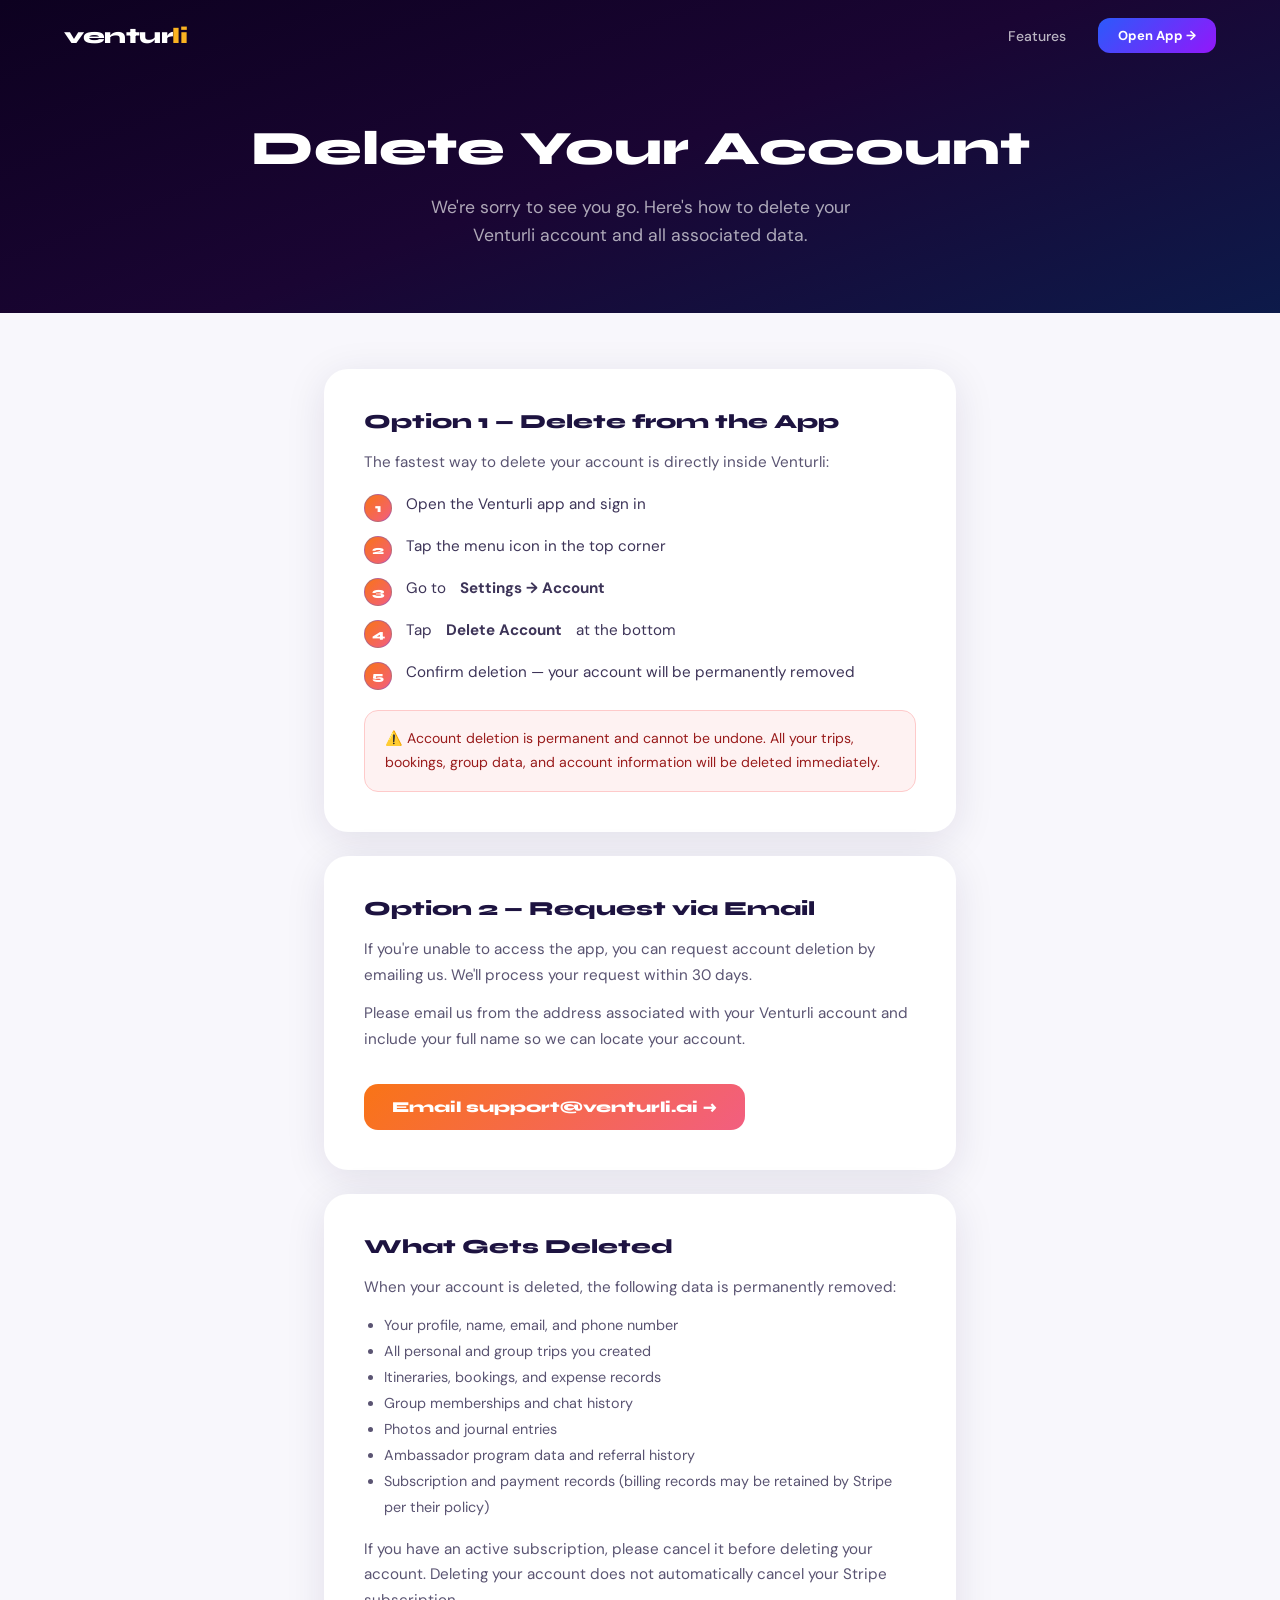
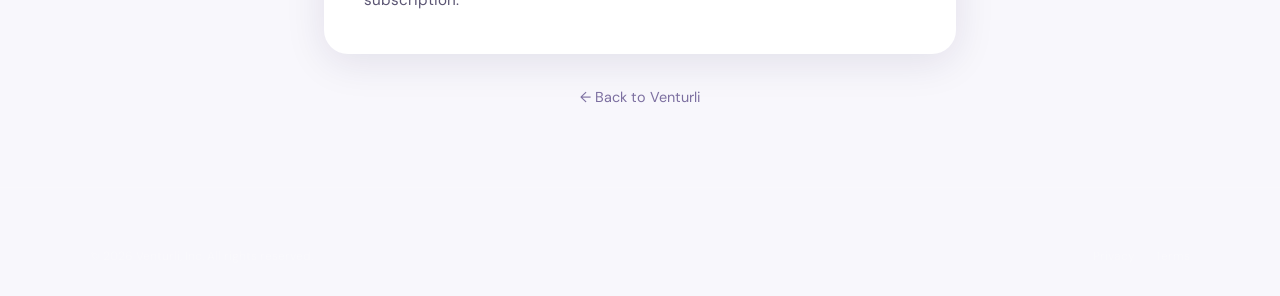
==== delete-account.html @ fe1270df "Add Delete Account Page" ====
<!DOCTYPE html>
<html lang="en">
<head>
  <meta charset="UTF-8" />
  <meta name="viewport" content="width=device-width, initial-scale=1.0" />
  <title>Delete Account — Venturli</title>
  <meta name="description" content="Request deletion of your Venturli account and associated data." />
  <meta name="robots" content="noindex, follow" />
  <link rel="icon" type="image/png" sizes="512x512" href="icons/icon-512.png" />
  <link rel="preconnect" href="https://fonts.googleapis.com" />
  <link rel="preconnect" href="https://fonts.gstatic.com" crossorigin />
  <link href="https://fonts.googleapis.com/css2?family=Syne:wght@700;800&family=DM+Sans:ital,wght@0,300;0,400;0,500;0,600;1,400&display=swap" rel="stylesheet" />
  <link rel="stylesheet" href="styles.css" />
  <style>
    .delete-wrap {
      min-height: 100vh;
      display: flex;
      flex-direction: column;
      background: var(--bg, #f8f7fc);
    }
    .delete-hero {
      background: linear-gradient(160deg, #0d0120 0%, #1a0533 50%, #0d1a4a 100%);
      padding: 120px 24px 64px;
      text-align: center;
    }
    .delete-hero h1 {
      font-family: 'Syne', sans-serif;
      font-size: clamp(2rem, 5vw, 3rem);
      font-weight: 800;
      color: #fff;
      margin: 0 0 16px;
    }
    .delete-hero p {
      font-size: 1.1rem;
      color: rgba(255,255,255,0.65);
      max-width: 480px;
      margin: 0 auto;
      line-height: 1.6;
    }
    .delete-body {
      flex: 1;
      max-width: 680px;
      margin: 0 auto;
      padding: 56px 24px 80px;
      width: 100%;
      box-sizing: border-box;
    }
    .delete-card {
      background: #fff;
      border-radius: 24px;
      padding: 40px;
      box-shadow: 0 8px 40px rgba(29,19,64,.10);
      margin-bottom: 24px;
    }
    .delete-card h2 {
      font-family: 'Syne', sans-serif;
      font-size: 1.25rem;
      font-weight: 800;
      color: #1D1340;
      margin: 0 0 16px;
    }
    .delete-card p {
      font-size: 0.95rem;
      color: #5a5472;
      line-height: 1.7;
      margin: 0 0 12px;
    }
    .delete-card p:last-child { margin-bottom: 0; }
    .steps-list {
      list-style: none;
      padding: 0;
      margin: 16px 0 0;
      display: flex;
      flex-direction: column;
      gap: 12px;
    }
    .steps-list li {
      display: flex;
      align-items: flex-start;
      gap: 14px;
      font-size: 0.95rem;
      color: #3d3458;
      line-height: 1.6;
    }
    .step-num {
      width: 28px;
      height: 28px;
      border-radius: 50%;
      background: linear-gradient(135deg, #F97416, #F25E80);
      color: #fff;
      font-family: 'Syne', sans-serif;
      font-size: 12px;
      font-weight: 800;
      display: flex;
      align-items: center;
      justify-content: center;
      flex-shrink: 0;
      margin-top: 2px;
    }
    .email-btn {
      display: inline-block;
      margin-top: 20px;
      padding: 14px 28px;
      background: linear-gradient(135deg, #F97416, #F25E80);
      color: #fff;
      font-family: 'Syne', sans-serif;
      font-size: 0.95rem;
      font-weight: 800;
      border-radius: 14px;
      text-decoration: none;
      transition: opacity .2s;
    }
    .email-btn:hover { opacity: 0.88; }
    .warning-box {
      background: #FEF2F2;
      border: 1.5px solid #FECACA;
      border-radius: 14px;
      padding: 16px 20px;
      margin-top: 20px;
    }
    .warning-box p {
      color: #991B1B !important;
      font-size: 0.88rem !important;
      margin: 0 !important;
    }
    .data-list {
      margin: 12px 0 0;
      padding-left: 20px;
    }
    .data-list li {
      font-size: 0.9rem;
      color: #5a5472;
      line-height: 1.8;
    }
  </style>
</head>
<body class="delete-wrap">

<!-- NAV -->
<nav id="nav">
  <a href="/" class="nav-logo">ventur<span>li</span></a>
  <div class="nav-links">
    <a href="/#features">Features</a>
    <a href="https://app.venturli.ai" class="nav-cta">Open App →</a>
  </div>
</nav>

<!-- HERO -->
<div class="delete-hero">
  <h1>Delete Your Account</h1>
  <p>We're sorry to see you go. Here's how to delete your Venturli account and all associated data.</p>
</div>

<!-- BODY -->
<div class="delete-body">

  <!-- In-app method -->
  <div class="delete-card">
    <h2>Option 1 — Delete from the App</h2>
    <p>The fastest way to delete your account is directly inside Venturli:</p>
    <ol class="steps-list">
      <li><span class="step-num">1</span>Open the Venturli app and sign in</li>
      <li><span class="step-num">2</span>Tap the menu icon in the top corner</li>
      <li><span class="step-num">3</span>Go to <strong>Settings → Account</strong></li>
      <li><span class="step-num">4</span>Tap <strong>Delete Account</strong> at the bottom</li>
      <li><span class="step-num">5</span>Confirm deletion — your account will be permanently removed</li>
    </ol>
    <div class="warning-box">
      <p>⚠️ Account deletion is permanent and cannot be undone. All your trips, bookings, group data, and account information will be deleted immediately.</p>
    </div>
  </div>

  <!-- Email method -->
  <div class="delete-card">
    <h2>Option 2 — Request via Email</h2>
    <p>If you're unable to access the app, you can request account deletion by emailing us. We'll process your request within 30 days.</p>
    <p>Please email us from the address associated with your Venturli account and include your full name so we can locate your account.</p>
    <a href="mailto:support@venturli.ai?subject=Account Deletion Request&body=Hi Venturli team,%0A%0APlease delete my account and all associated data.%0A%0AEmail address on account: %0AFull name: %0A%0AThank you." class="email-btn">
      Email support@venturli.ai →
    </a>
  </div>

  <!-- What gets deleted -->
  <div class="delete-card">
    <h2>What Gets Deleted</h2>
    <p>When your account is deleted, the following data is permanently removed:</p>
    <ul class="data-list">
      <li>Your profile, name, email, and phone number</li>
      <li>All personal and group trips you created</li>
      <li>Itineraries, bookings, and expense records</li>
      <li>Group memberships and chat history</li>
      <li>Photos and journal entries</li>
      <li>Ambassador program data and referral history</li>
      <li>Subscription and payment records (billing records may be retained by Stripe per their policy)</li>
    </ul>
    <p style="margin-top: 16px;">If you have an active subscription, please cancel it before deleting your account. Deleting your account does not automatically cancel your Stripe subscription.</p>
  </div>

  <!-- Back to app -->
  <div style="text-align: center; padding-top: 8px;">
    <a href="https://app.venturli.ai" style="font-size: 0.9rem; color: #7c6fa0; text-decoration: none;">← Back to Venturli</a>
  </div>

</div>

<!-- FOOTER -->
<footer>
  <div class="footer-inner">
    <div class="footer-bottom">
      <p>© 2026 Venturli, Inc. All rights reserved.</p>
      <div class="footer-legal">
        <a href="/privacy.html">Privacy</a>
        <a href="/terms.html">Terms</a>
      </div>
    </div>
  </div>
</footer>

<script>
  const nav = document.getElementById('nav');
  window.addEventListener('scroll', () => {
    nav.classList.toggle('scrolled', window.scrollY > 60);
  });
</script>
</body>
</html>
---- styles.css ----
:root {
      --navy: #0a0820;
      --indigo: #1a1040;
      --blue: #2B5AFB;
      --purple: #9317FA;
      --coral: #F97416;
      --amber: #FAB321;
      --cream: #FAF8F5;
      --text: #1D1340;
      --muted: #7060A0;
      --card: #fff;
      --soft: #F3F0FF;
    }

    * { margin: 0; padding: 0; box-sizing: border-box; }
    html { scroll-behavior: smooth; }
    body { font-family: 'DM Sans', sans-serif; background: var(--navy); color: #fff; overflow-x: hidden; }

    /* ── NAV ── */
    #nav {
      position: fixed; top: 0; left: 0; right: 0; z-index: 100;
      display: flex; align-items: center; justify-content: space-between;
      padding: 18px 5%;
      transition: all 0.3s;
    }
    #nav.scrolled {
      background: rgba(10,8,32,0.92);
      backdrop-filter: blur(20px);
      padding: 14px 5%;
      border-bottom: 1px solid rgba(255,255,255,0.08);
    }
    .nav-logo {
      font-family: 'Syne', sans-serif; font-size: 22px; font-weight: 800;
      color: #fff; text-decoration: none; letter-spacing: -0.5px;
    }
    .nav-logo span { color: var(--amber); }
    .nav-links { display: flex; align-items: center; gap: 32px; }
    .nav-links a { color: rgba(255,255,255,0.7); text-decoration: none; font-size: 14px; font-weight: 500; transition: color 0.2s; }
    .nav-links a:hover { color: #fff; }
    .nav-cta {
      background: linear-gradient(135deg, var(--blue), var(--purple)) !important;
      color: #fff !important; padding: 9px 20px; border-radius: 12px;
      font-weight: 700 !important; font-size: 13px !important;
    }
    @media(max-width:600px) { .nav-links { gap: 16px; } .nav-links a:not(.nav-cta) { display: none; } }

    /* ── HERO ── */
    .hero {
      position: relative; min-height: 100vh;
      display: flex; flex-direction: column; justify-content: center;
      text-align: left; padding: 120px 5% 80px; overflow: hidden;
      background: #08011a;
    }

    /* Photo collage — more visible */
    .hero-collage {
      position: absolute; inset: 0;
      display: grid;
      grid-template-columns: 1fr 1fr 1fr;
      grid-template-rows: 1fr 1fr;
      gap: 3px;
      opacity: 0.55;
      filter: saturate(1.3) brightness(0.9);
    }
    .hero-collage-img { width: 100%; height: 100%; object-fit: cover; }
    .hero-collage-tall { grid-row: 1 / 3; }

    /* Lighter overlay so photos show through on right side */
    .hero-overlay {
      position: absolute; inset: 0;
      background: linear-gradient(
        105deg,
        rgba(8,1,26,0.92) 0%,
        rgba(8,1,26,0.75) 40%,
        rgba(8,1,26,0.30) 100%
      );
    }
    .hero-bottom-fade {
      position: absolute; bottom: 0; left: 0; right: 0; height: 180px;
      background: linear-gradient(to bottom, transparent, #0a0820);
      pointer-events: none; z-index: 1;
    }

    /* Floating cards — right side only */
    .hero-float { position: absolute; z-index: 3; }
    .hero-float-1 { top: 20%; right: 5%; animation: floatA 6s ease-in-out infinite; }
    .hero-float-2 { top: 48%; right: 3%; animation: floatB 7s ease-in-out infinite; }
    .hero-float-3 { bottom: 16%; right: 6%; animation: floatA 8s ease-in-out infinite 1s; }

    .float-card {
      background: rgba(12,8,32,0.72);
      backdrop-filter: blur(18px);
      -webkit-backdrop-filter: blur(18px);
      border: 1px solid rgba(255,255,255,0.15);
      border-radius: 16px;
      padding: 11px 14px;
      display: flex; align-items: center; gap: 11px;
      min-width: 190px; max-width: 220px;
      box-shadow: 0 8px 32px rgba(0,0,0,0.5);
    }
    .float-card-ai {
      background: rgba(12,8,32,0.72);
      display: block; min-width: 0; max-width: 190px;
    }
    .float-thumb { width: 44px; height: 44px; border-radius: 10px; object-fit: cover; flex-shrink: 0; }
    .float-title { font-family: 'Syne', sans-serif; font-size: 12px; font-weight: 800; color: #fff; }
    .float-sub { font-size: 11px; color: rgba(255,255,255,0.5); margin-top: 2px; }
    .float-tag { font-size: 10px; font-weight: 700; margin-top: 4px; }
    .float-tag-amber { color: #FAB321; }
    .float-tag-teal { color: #1ABCB0; }
    .float-ai-label { font-size: 10px; font-weight: 700; color: rgba(255,255,255,0.4); margin-bottom: 5px; letter-spacing: 0.5px; text-transform: uppercase; }
    .float-ai-text { font-size: 12px; color: rgba(255,255,255,0.85); font-weight: 500; line-height: 1.5; }

    @keyframes floatA {
      0%, 100% { transform: translateY(0); }
      50% { transform: translateY(-10px); }
    }
    @keyframes floatB {
      0%, 100% { transform: translateY(0); }
      50% { transform: translateY(-7px); }
    }

    /* Hero stats left-aligned */
    .hero-stats {
      position: relative; z-index: 2;
      display: flex; gap: 32px; flex-wrap: wrap;
      justify-content: flex-start;
    }

    /* Hero actions left-aligned */
    .hero-actions { display: flex; gap: 12px; justify-content: flex-start; flex-wrap: wrap; margin-bottom: 48px; }

    /* Sub left-aligned */
    .hero-sub {
      font-size: clamp(16px, 2.5vw, 20px); color: rgba(255,255,255,0.7);
      line-height: 1.6; max-width: 480px; margin: 0 0 36px; font-weight: 400;
    }

    @media(max-width: 900px) {
      .hero-float { display: none; }
      .hero-collage { opacity: 0.35; }
      .hero { text-align: center; align-items: center; }
      .hero-actions { justify-content: center; }
      .hero-stats { justify-content: center; }
      .hero-sub { margin: 0 auto 36px; }
    }

    .hero-content { position: relative; z-index: 2; max-width: 520px; }
    .hero-badge {
      display: inline-flex; align-items: center; gap: 8px;
      background: rgba(255,255,255,0.1); border: 1px solid rgba(255,255,255,0.2);
      backdrop-filter: blur(10px); border-radius: 20px;
      padding: 7px 16px; font-size: 12px; font-weight: 700;
      color: rgba(255,255,255,0.85); margin-bottom: 24px; letter-spacing: 0.4px;
    }
    .hero-badge::before { content: '✦'; color: var(--amber); }
    .hero-title {
      font-family: 'Syne', sans-serif; font-size: clamp(42px, 7vw, 80px);
      font-weight: 800; line-height: 1.05; margin-bottom: 20px; letter-spacing: -1.5px;
    }
    .grad {
      background: linear-gradient(135deg, var(--amber), var(--coral), #F25E80);
      -webkit-background-clip: text; -webkit-text-fill-color: transparent; background-clip: text;
    }
    /* hero-sub defined in hero block above */
    /* hero-actions defined in hero block above */
    .btn-primary {
      background: linear-gradient(135deg, var(--coral), #F25E80);
      color: #fff; padding: 15px 32px; border-radius: 16px;
      font-weight: 800; font-size: 15px; text-decoration: none;
      box-shadow: 0 8px 32px rgba(249,116,22,0.4); transition: all 0.2s;
    }
    .btn-primary:hover { transform: translateY(-2px); box-shadow: 0 12px 40px rgba(249,116,22,0.5); }
    .btn-secondary {
      background: rgba(255,255,255,0.1); color: #fff;
      border: 1px solid rgba(255,255,255,0.25); padding: 15px 28px;
      border-radius: 16px; font-weight: 700; font-size: 15px;
      text-decoration: none; backdrop-filter: blur(8px); transition: all 0.2s;
    }
    .btn-secondary:hover { background: rgba(255,255,255,0.18); }

    /* hero-stats defined in hero block above */
    .stat { text-align: center; }
    .stat-num { font-family: 'Syne', sans-serif; font-size: 28px; font-weight: 800; color: #fff; }
    .stat-label { font-size: 12px; color: rgba(255,255,255,0.5); font-weight: 500; margin-top: 2px; }

    /* ── TRUST ── */
    .trust {
      background: rgba(255,255,255,0.04); border-top: 1px solid rgba(255,255,255,0.07);
      border-bottom: 1px solid rgba(255,255,255,0.07);
      padding: 20px 5%; display: flex; align-items: center; gap: 24px;
      overflow: hidden; flex-wrap: wrap; justify-content: center;
    }
    .trust-label { font-size: 11px; color: rgba(255,255,255,0.35); font-weight: 700; text-transform: uppercase; letter-spacing: 1px; white-space: nowrap; }
    .trust-logos { display: flex; gap: 24px; flex-wrap: wrap; align-items: center; }
    .trust-logo {
      font-size: 12px; font-weight: 700; color: rgba(255,255,255,0.4);
      padding: 5px 14px; border: 1px solid rgba(255,255,255,0.1);
      border-radius: 8px; white-space: nowrap;
    }

    /* ── SECTIONS ── */
    section { padding: 80px 5%; }
    .section-label { font-size: 12px; font-weight: 800; letter-spacing: 2px; text-transform: uppercase; color: var(--amber); margin-bottom: 12px; }
    .section-title { font-family: 'Syne', sans-serif; font-size: clamp(28px, 4vw, 44px); font-weight: 800; line-height: 1.15; margin-bottom: 16px; }
    .section-sub { font-size: 16px; color: rgba(255,255,255,0.6); line-height: 1.6; max-width: 560px; }

    /* ── FEATURES ── */
    .features { background: rgba(255,255,255,0.02); }
    .features-inner { max-width: 1100px; margin: 0 auto; }
    .features-header { text-align: center; margin-bottom: 56px; max-width: 100%; }
    .features-header .section-title { text-align: center; }
    .features-header .section-sub { margin: 0 auto; text-align: center; max-width: 560px; }
    .features-header .section-label { text-align: center; display: block; }
    .features-grid {
      display: grid; grid-template-columns: repeat(auto-fit, minmax(300px, 1fr)); gap: 20px;
    }
    .feature-card {
      background: rgba(255,255,255,0.04); border: 1px solid rgba(255,255,255,0.08);
      border-radius: 20px; padding: 28px; transition: all 0.3s;
    }
    .feature-card:hover { background: rgba(255,255,255,0.07); transform: translateY(-3px); border-color: rgba(255,255,255,0.15); }
    .feature-icon { width: 52px; height: 52px; border-radius: 14px; background: rgba(43,90,251,0.15); display: flex; align-items: center; justify-content: center; margin-bottom: 16px; }
    .feature-icon img { width: 28px; height: 28px; object-fit: contain; }
    .feature-name { font-family: 'Syne', sans-serif; font-size: 17px; font-weight: 800; margin-bottom: 8px; }
    .feature-desc { font-size: 14px; color: rgba(255,255,255,0.6); line-height: 1.6; }

    /* ── HOW IT WORKS ── */
    .how-inner { max-width: 860px; margin: 0 auto; }
    .how-header { text-align: center; margin-bottom: 56px; }
    .how-header .section-sub { margin: 0 auto; }
    .steps { display: flex; flex-direction: column; gap: 0; position: relative; }
    .steps::before { content: ''; position: absolute; left: 28px; top: 0; bottom: 0; width: 1px; background: linear-gradient(to bottom, rgba(255,255,255,0.1), transparent); }
    .step { display: flex; gap: 24px; padding: 32px 0; border-bottom: 1px solid rgba(255,255,255,0.06); }
    .step:last-child { border-bottom: none; }
    .step-num {
      font-family: 'Syne', sans-serif; font-size: 13px; font-weight: 800;
      width: 56px; height: 56px; border-radius: 16px; flexShrink: 0;
      background: linear-gradient(135deg, rgba(43,90,251,0.2), rgba(147,23,250,0.2));
      border: 1px solid rgba(43,90,251,0.3);
      display: flex; align-items: center; justify-content: center; flex-shrink: 0;
      color: var(--blue);
    }
    .step-body { padding-top: 8px; }
    .step-title { font-family: 'Syne', sans-serif; font-size: 18px; font-weight: 800; margin-bottom: 8px; }
    .step-desc { font-size: 14px; color: rgba(255,255,255,0.6); line-height: 1.6; }

    /* ── DESTINATIONS ── */
    .destinations { background: rgba(255,255,255,0.02); }
    .dest-inner { max-width: 1100px; margin: 0 auto; }
    .dest-header { text-align: center; margin-bottom: 40px; }
    .dest-grid {
      display: grid;
      grid-template-columns: 1.6fr 1fr 1fr;
      grid-template-rows: auto auto;
      gap: 12px; height: 520px;
    }
    .dest-card { position: relative; border-radius: 18px; overflow: hidden; cursor: pointer; }
    .dest-card:first-child { grid-row: 1 / 3; }
    .dest-card img { width: 100%; height: 100%; object-fit: cover; transition: transform 0.4s; }
    .dest-card:hover img { transform: scale(1.04); }
    .dest-overlay {
      position: absolute; inset: 0;
      background: linear-gradient(to top, rgba(0,0,0,0.75) 0%, transparent 50%);
      display: flex; align-items: flex-end; padding: 18px;
    }
    .dest-name { font-family: 'Syne', sans-serif; font-size: 16px; font-weight: 800; color: #fff; }
    .dest-sub { font-size: 12px; color: rgba(255,255,255,0.75); margin-top: 2px; font-weight: 500; }
    @media(max-width:700px) { .dest-grid { grid-template-columns: 1fr 1fr; grid-template-rows: auto auto auto; height: auto; } .dest-card:first-child { grid-row: auto; } .dest-card { height: 180px; } }

    /* ── PRICING ── */
    #pricing { background: rgba(255,255,255,0.02); }
    .pricing-inner { max-width: 760px; margin: 0 auto; }
    .pricing-header { text-align: center; margin-bottom: 36px; }
    .pricing-header .section-sub { margin: 0 auto; }

    .billing-toggle {
      display: flex; background: rgba(255,255,255,0.07);
      border-radius: 14px; padding: 4px; margin-bottom: 32px;
      max-width: 380px; margin-left: auto; margin-right: auto;
    }
    .billing-btn {
      flex: 1; border: none; border-radius: 10px; padding: 10px 8px;
      font-family: 'DM Sans', sans-serif; font-size: 13px; font-weight: 700;
      cursor: pointer; transition: all 0.18s;
      background: transparent; color: rgba(255,255,255,0.45);
    }
    .billing-btn.active { background: var(--blue); color: #fff; }
    .save-badge { background: rgba(250,179,33,0.2); color: var(--amber); padding: 2px 8px; border-radius: 10px; font-size: 11px; margin-left: 6px; }

    .pricing-grid { display: grid; grid-template-columns: 1fr 1.15fr; gap: 16px; }
    @media(max-width:580px) { .pricing-grid { grid-template-columns: 1fr; } }

    .price-card {
      background: rgba(255,255,255,0.05); border: 1px solid rgba(255,255,255,0.1);
      border-radius: 22px; padding: 28px; position: relative;
    }
    .price-card.featured {
      background: linear-gradient(135deg, rgba(43,90,251,0.15), rgba(147,23,250,0.1));
      border-color: rgba(43,90,251,0.4);
      box-shadow: 0 0 40px rgba(43,90,251,0.15);
    }
    .price-badge {
      position: absolute; top: -12px; left: 50%; transform: translateX(-50%);
      background: linear-gradient(135deg, var(--amber), var(--coral));
      color: #fff; font-size: 11px; font-weight: 800;
      padding: 4px 16px; border-radius: 20px; white-space: nowrap;
    }
    .price-tier { font-size: 12px; font-weight: 800; text-transform: uppercase; letter-spacing: 1px; color: rgba(255,255,255,0.5); margin-bottom: 8px; }
    .price-amount { font-family: 'Syne', sans-serif; font-size: 40px; font-weight: 800; line-height: 1; margin-bottom: 4px; }
    .price-amount span { font-size: 22px; vertical-align: top; margin-top: 6px; display: inline-block; }
    .price-cadence { font-size: 12px; color: rgba(255,255,255,0.45); margin-bottom: 20px; }
    .price-trial { font-size: 12px; font-weight: 700; color: var(--amber); margin-bottom: 20px; }
    .price-features { list-style: none; display: flex; flex-direction: column; gap: 9px; margin-bottom: 24px; }
    .price-features li { font-size: 13px; color: rgba(255,255,255,0.75); display: flex; align-items: center; gap: 9px; }
    .price-features li::before { content: '✓'; color: var(--blue); font-weight: 900; font-size: 11px; flex-shrink: 0; }
    .price-features li.dim { color: rgba(255,255,255,0.3); }
    .price-features li.dim::before { content: '✕'; color: rgba(255,255,255,0.2); }
    .price-btn {
      display: block; width: 100%; padding: 13px;
      border-radius: 14px; font-weight: 800; font-size: 14px;
      text-align: center; text-decoration: none; transition: all 0.2s;
    }
    .price-btn-outline {
      border: 1px solid rgba(255,255,255,0.15); color: rgba(255,255,255,0.6);
      background: transparent;
    }
    .price-btn-outline:hover { border-color: rgba(255,255,255,0.3); color: #fff; }
    .price-btn-primary {
      background: linear-gradient(135deg, var(--blue), var(--purple));
      color: #fff; box-shadow: 0 8px 24px rgba(43,90,251,0.35);
    }
    .price-btn-primary:hover { transform: translateY(-2px); box-shadow: 0 12px 32px rgba(43,90,251,0.45); }
    .pricing-note { text-align: center; font-size: 12px; color: rgba(255,255,255,0.3); margin-top: 20px; }

    /* ── EMAIL CAPTURE ── */
    .capture { text-align: center; }
    .capture-inner { max-width: 560px; margin: 0 auto; }
    .capture-inner .section-sub { margin: 0 auto 32px; }
    .email-form { display: flex; gap: 8px; max-width: 420px; margin: 0 auto 12px; }
    .email-input {
      flex: 1; padding: 13px 16px; border-radius: 14px;
      background: rgba(255,255,255,0.08); border: 1px solid rgba(255,255,255,0.15);
      color: #fff; font-size: 14px; font-family: 'DM Sans', sans-serif;
      outline: none; transition: border-color 0.2s;
    }
    .email-input:focus { border-color: var(--blue); }
    .email-input::placeholder { color: rgba(255,255,255,0.3); }
    .email-submit {
      padding: 13px 22px; border-radius: 14px; border: none;
      background: linear-gradient(135deg, var(--coral), #F25E80);
      color: #fff; font-weight: 800; font-size: 14px; cursor: pointer;
      font-family: 'DM Sans', sans-serif; white-space: nowrap;
      transition: all 0.2s;
    }
    .email-submit:hover { transform: translateY(-1px); }
    .email-note { font-size: 12px; color: rgba(255,255,255,0.3); margin-bottom: 32px; }
    .badges { display: flex; gap: 12px; justify-content: center; flex-wrap: wrap; }
    .badge {
      display: flex; align-items: center; gap: 10px;
      background: rgba(255,255,255,0.07); border: 1px solid rgba(255,255,255,0.12);
      border-radius: 14px; padding: 10px 18px; text-decoration: none;
      color: #fff; transition: all 0.2s;
    }
    .badge:hover { background: rgba(255,255,255,0.12); }
    .badge-icon { font-size: 22px; }
    .badge-text small { display: block; font-size: 10px; color: rgba(255,255,255,0.5); }
    .badge-text strong { font-size: 14px; font-weight: 700; }

    /* ── FOOTER ── */
    footer { padding: 60px 5% 32px; border-top: 1px solid rgba(255,255,255,0.07); }
    .footer-inner { max-width: 1100px; margin: 0 auto; }
    .footer-top { display: flex; gap: 60px; margin-bottom: 48px; flex-wrap: wrap; }
    .footer-brand { flex: 1; min-width: 200px; }
    .footer-brand p { font-size: 13px; color: rgba(255,255,255,0.4); line-height: 1.6; margin-top: 12px; max-width: 280px; }
    .footer-links { display: flex; gap: 48px; flex-wrap: wrap; }
    .footer-col { display: flex; flex-direction: column; gap: 10px; }
    .footer-col h4 { font-family: 'Syne', sans-serif; font-size: 13px; font-weight: 800; color: rgba(255,255,255,0.6); margin-bottom: 4px; }
    .footer-col a { font-size: 13px; color: rgba(255,255,255,0.4); text-decoration: none; transition: color 0.2s; }
    .footer-col a:hover { color: #fff; }
    .footer-bottom { display: flex; justify-content: space-between; align-items: center; flex-wrap: wrap; gap: 12px; }
    .footer-bottom p { font-size: 12px; color: rgba(255,255,255,0.25); }
    .footer-legal { display: flex; gap: 20px; }
    .footer-legal a { font-size: 12px; color: rgba(255,255,255,0.25); text-decoration: none; }
    .footer-legal a:hover { color: rgba(255,255,255,0.5); }

    /* ── SCROLL REVEAL ── */
    .reveal { opacity: 0; transform: translateY(24px); transition: opacity 0.6s ease, transform 0.6s ease; }
    .reveal.visible { opacity: 1; transform: none; }

    @media(max-width:480px) { .email-form { flex-direction: column; } section { padding: 60px 5%; } }
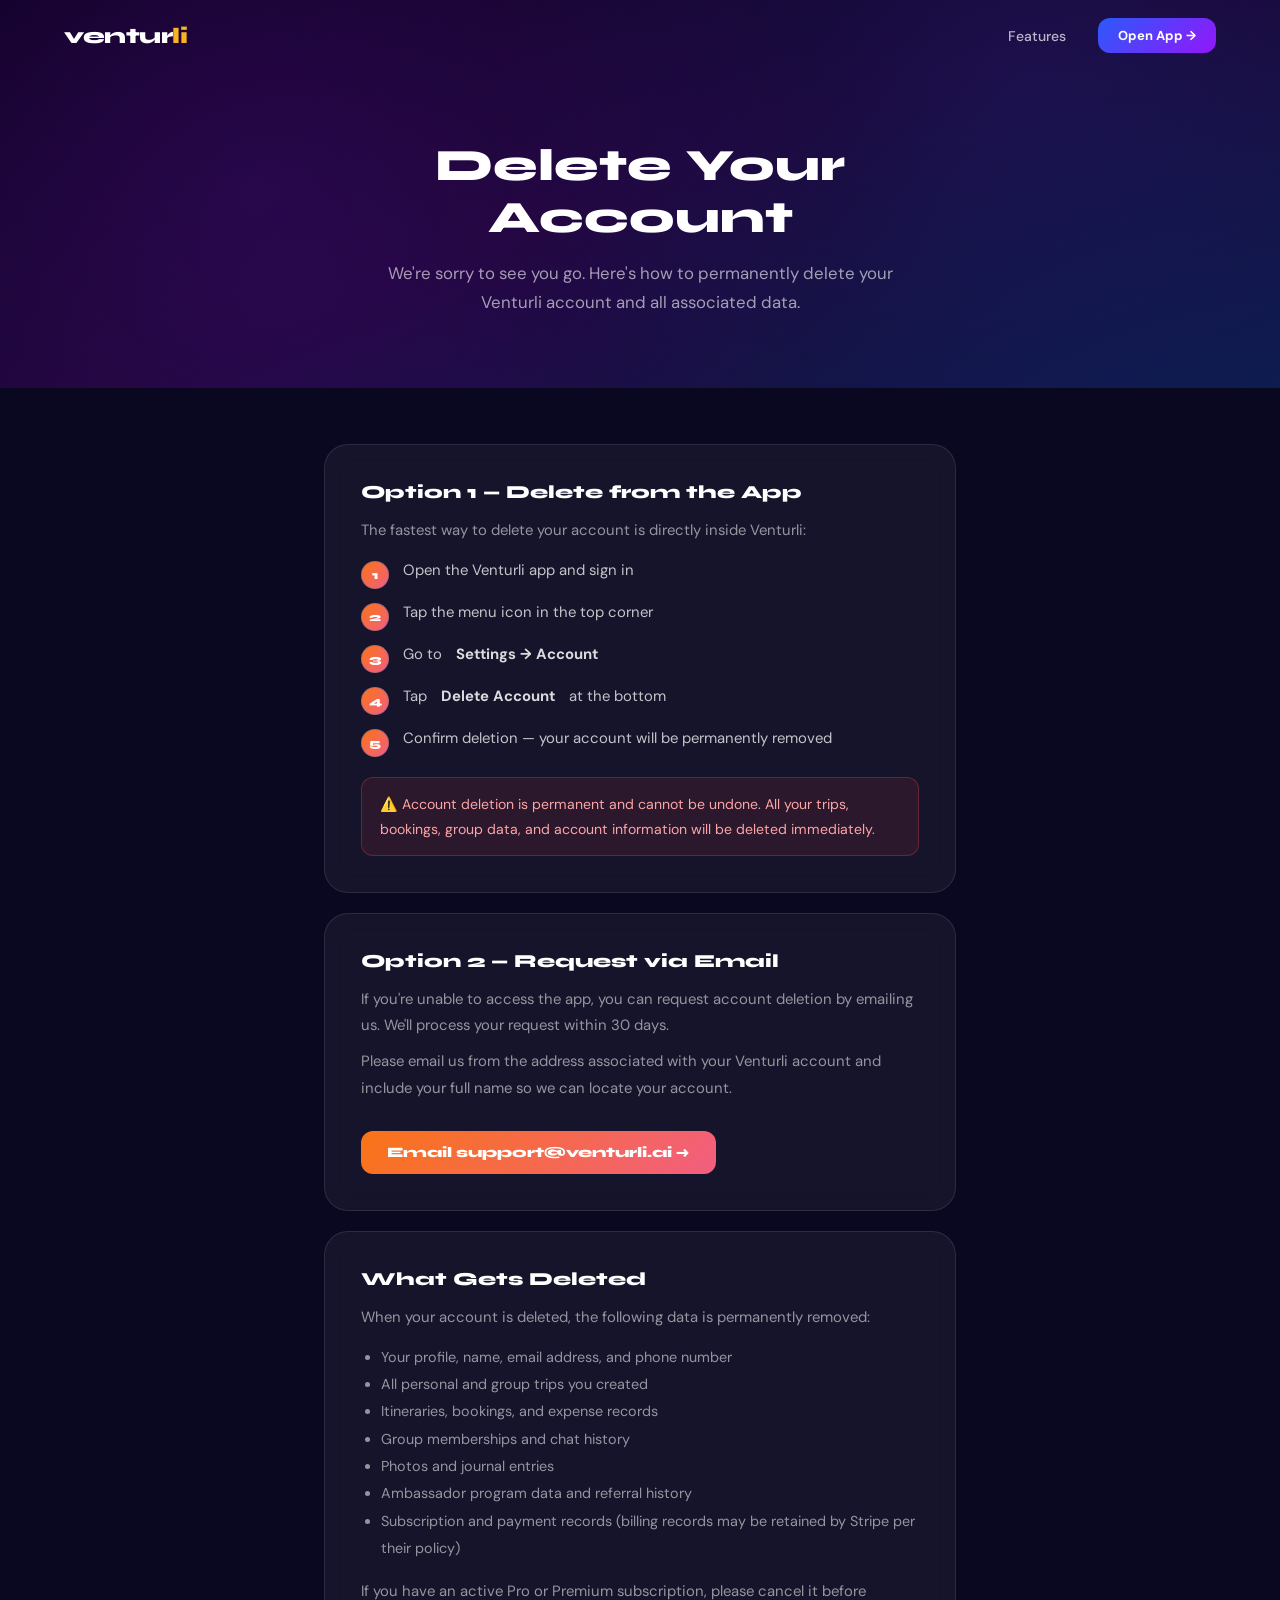
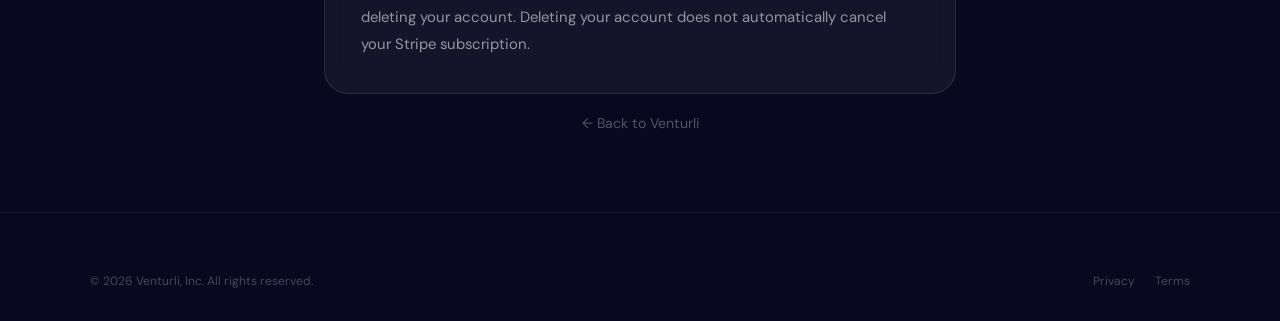
==== commit ba8f6162: "Add delete account page, link from footer" ====
--- a/delete-account.html
+++ b/delete-account.html
@@ -12,129 +12,64 @@
   <link href="https://fonts.googleapis.com/css2?family=Syne:wght@700;800&family=DM+Sans:ital,wght@0,300;0,400;0,500;0,600;1,400&display=swap" rel="stylesheet" />
   <link rel="stylesheet" href="styles.css" />
   <style>
-    .delete-wrap {
-      min-height: 100vh;
-      display: flex;
-      flex-direction: column;
-      background: var(--bg, #f8f7fc);
+    .delete-hero {
+      padding: 140px 24px 72px;
+      text-align: center;
+      background: linear-gradient(160deg, #0d0120 0%, #1a0533 50%, #0d1a4a 100%);
+      position: relative;
+      overflow: hidden;
     }
-    .delete-hero {
-      background: linear-gradient(160deg, #0d0120 0%, #1a0533 50%, #0d1a4a 100%);
-      padding: 120px 24px 64px;
-      text-align: center;
+    .delete-hero::before {
+      content: '';
+      position: absolute;
+      inset: 0;
+      background-image:
+        radial-gradient(circle at 20% 50%, rgba(147,23,250,.15) 0%, transparent 55%),
+        radial-gradient(circle at 80% 20%, rgba(43,90,251,.12) 0%, transparent 50%);
+      pointer-events: none;
     }
+    .delete-hero-inner { position: relative; z-index: 1; max-width: 560px; margin: 0 auto; }
     .delete-hero h1 {
       font-family: 'Syne', sans-serif;
-      font-size: clamp(2rem, 5vw, 3rem);
-      font-weight: 800;
-      color: #fff;
-      margin: 0 0 16px;
+      font-size: clamp(2rem, 5vw, 2.8rem);
+      font-weight: 800; color: #fff;
+      margin: 0 0 16px; line-height: 1.15;
     }
-    .delete-hero p {
-      font-size: 1.1rem;
-      color: rgba(255,255,255,0.65);
-      max-width: 480px;
-      margin: 0 auto;
-      line-height: 1.6;
+    .delete-hero p { font-size: 1.05rem; color: rgba(255,255,255,0.6); line-height: 1.7; }
+    .delete-body { max-width: 680px; margin: 0 auto; padding: 56px 24px 80px; width: 100%; box-sizing: border-box; }
+    .delete-card {
+      background: rgba(255,255,255,0.05);
+      border: 1px solid rgba(255,255,255,0.1);
+      border-radius: 24px; padding: 36px;
+      margin-bottom: 20px; backdrop-filter: blur(12px);
     }
-    .delete-body {
-      flex: 1;
-      max-width: 680px;
-      margin: 0 auto;
-      padding: 56px 24px 80px;
-      width: 100%;
-      box-sizing: border-box;
-    }
-    .delete-card {
-      background: #fff;
-      border-radius: 24px;
-      padding: 40px;
-      box-shadow: 0 8px 40px rgba(29,19,64,.10);
-      margin-bottom: 24px;
-    }
-    .delete-card h2 {
-      font-family: 'Syne', sans-serif;
-      font-size: 1.25rem;
-      font-weight: 800;
-      color: #1D1340;
-      margin: 0 0 16px;
-    }
-    .delete-card p {
-      font-size: 0.95rem;
-      color: #5a5472;
-      line-height: 1.7;
-      margin: 0 0 12px;
-    }
+    .delete-card h2 { font-family: 'Syne', sans-serif; font-size: 1.15rem; font-weight: 800; color: #fff; margin: 0 0 14px; }
+    .delete-card p { font-size: 0.93rem; color: rgba(255,255,255,0.55); line-height: 1.75; margin: 0 0 10px; }
     .delete-card p:last-child { margin-bottom: 0; }
-    .steps-list {
-      list-style: none;
-      padding: 0;
-      margin: 16px 0 0;
-      display: flex;
-      flex-direction: column;
-      gap: 12px;
-    }
-    .steps-list li {
-      display: flex;
-      align-items: flex-start;
-      gap: 14px;
-      font-size: 0.95rem;
-      color: #3d3458;
-      line-height: 1.6;
-    }
+    .steps-list { list-style: none; padding: 0; margin: 16px 0 0; display: flex; flex-direction: column; gap: 12px; }
+    .steps-list li { display: flex; align-items: flex-start; gap: 14px; font-size: 0.93rem; color: rgba(255,255,255,0.75); line-height: 1.6; }
     .step-num {
-      width: 28px;
-      height: 28px;
-      border-radius: 50%;
+      width: 28px; height: 28px; border-radius: 50%;
       background: linear-gradient(135deg, #F97416, #F25E80);
-      color: #fff;
-      font-family: 'Syne', sans-serif;
-      font-size: 12px;
-      font-weight: 800;
-      display: flex;
-      align-items: center;
-      justify-content: center;
-      flex-shrink: 0;
-      margin-top: 2px;
+      color: #fff; font-family: 'Syne', sans-serif; font-size: 12px; font-weight: 800;
+      display: flex; align-items: center; justify-content: center; flex-shrink: 0; margin-top: 2px;
     }
     .email-btn {
-      display: inline-block;
-      margin-top: 20px;
-      padding: 14px 28px;
+      display: inline-block; margin-top: 20px; padding: 13px 26px;
       background: linear-gradient(135deg, #F97416, #F25E80);
-      color: #fff;
-      font-family: 'Syne', sans-serif;
-      font-size: 0.95rem;
-      font-weight: 800;
-      border-radius: 14px;
-      text-decoration: none;
-      transition: opacity .2s;
+      color: #fff; font-family: 'Syne', sans-serif; font-size: 0.9rem; font-weight: 800;
+      border-radius: 12px; text-decoration: none; transition: opacity .2s, transform .2s;
     }
-    .email-btn:hover { opacity: 0.88; }
-    .warning-box {
-      background: #FEF2F2;
-      border: 1.5px solid #FECACA;
-      border-radius: 14px;
-      padding: 16px 20px;
-      margin-top: 20px;
-    }
-    .warning-box p {
-      color: #991B1B !important;
-      font-size: 0.88rem !important;
-      margin: 0 !important;
-    }
-    .data-list {
-      margin: 12px 0 0;
-      padding-left: 20px;
-    }
-    .data-list li {
-      font-size: 0.9rem;
-      color: #5a5472;
-      line-height: 1.8;
-    }
+    .email-btn:hover { opacity: 0.88; transform: translateY(-1px); }
+    .warning-box { background: rgba(239,68,68,0.1); border: 1px solid rgba(239,68,68,0.3); border-radius: 12px; padding: 14px 18px; margin-top: 20px; }
+    .warning-box p { color: #FCA5A5 !important; font-size: 0.88rem !important; margin: 0 !important; }
+    .data-list { margin: 14px 0 0; padding-left: 20px; }
+    .data-list li { font-size: 0.9rem; color: rgba(255,255,255,0.55); line-height: 1.9; }
+    .back-link { display: block; text-align: center; margin-top: 8px; font-size: 0.88rem; color: rgba(255,255,255,0.3); text-decoration: none; transition: color .2s; }
+    .back-link:hover { color: rgba(255,255,255,0.6); }
   </style>
 </head>
-<body class="delete-wrap">
+<body>
 
 <!-- NAV -->
 <nav id="nav">
@@ -147,22 +82,23 @@
 
 <!-- HERO -->
 <div class="delete-hero">
-  <h1>Delete Your Account</h1>
-  <p>We're sorry to see you go. Here's how to delete your Venturli account and all associated data.</p>
+  <div class="delete-hero-inner">
+    <h1>Delete Your Account</h1>
+    <p>We're sorry to see you go. Here's how to permanently delete your Venturli account and all associated data.</p>
+  </div>
 </div>
 
 <!-- BODY -->
 <div class="delete-body">
 
-  <!-- In-app method -->
   <div class="delete-card">
     <h2>Option 1 — Delete from the App</h2>
     <p>The fastest way to delete your account is directly inside Venturli:</p>
     <ol class="steps-list">
       <li><span class="step-num">1</span>Open the Venturli app and sign in</li>
       <li><span class="step-num">2</span>Tap the menu icon in the top corner</li>
-      <li><span class="step-num">3</span>Go to <strong>Settings → Account</strong></li>
-      <li><span class="step-num">4</span>Tap <strong>Delete Account</strong> at the bottom</li>
+      <li><span class="step-num">3</span>Go to <strong style="color:rgba(255,255,255,.85);">Settings → Account</strong></li>
+      <li><span class="step-num">4</span>Tap <strong style="color:rgba(255,255,255,.85);">Delete Account</strong> at the bottom</li>
       <li><span class="step-num">5</span>Confirm deletion — your account will be permanently removed</li>
     </ol>
     <div class="warning-box">
@@ -170,22 +106,20 @@
     </div>
   </div>
 
-  <!-- Email method -->
   <div class="delete-card">
     <h2>Option 2 — Request via Email</h2>
     <p>If you're unable to access the app, you can request account deletion by emailing us. We'll process your request within 30 days.</p>
     <p>Please email us from the address associated with your Venturli account and include your full name so we can locate your account.</p>
-    <a href="mailto:support@venturli.ai?subject=Account Deletion Request&body=Hi Venturli team,%0A%0APlease delete my account and all associated data.%0A%0AEmail address on account: %0AFull name: %0A%0AThank you." class="email-btn">
+    <a href="mailto:support@venturli.ai?subject=Account%20Deletion%20Request&body=Hi%20Venturli%20team%2C%0A%0APlease%20delete%20my%20account%20and%20all%20associated%20data.%0A%0AEmail%20address%20on%20account%3A%20%0AFull%20name%3A%20%0A%0AThank%20you." class="email-btn">
       Email support@venturli.ai →
     </a>
   </div>
 
-  <!-- What gets deleted -->
   <div class="delete-card">
     <h2>What Gets Deleted</h2>
     <p>When your account is deleted, the following data is permanently removed:</p>
     <ul class="data-list">
-      <li>Your profile, name, email, and phone number</li>
+      <li>Your profile, name, email address, and phone number</li>
       <li>All personal and group trips you created</li>
       <li>Itineraries, bookings, and expense records</li>
       <li>Group memberships and chat history</li>
@@ -193,13 +127,10 @@
       <li>Ambassador program data and referral history</li>
       <li>Subscription and payment records (billing records may be retained by Stripe per their policy)</li>
     </ul>
-    <p style="margin-top: 16px;">If you have an active subscription, please cancel it before deleting your account. Deleting your account does not automatically cancel your Stripe subscription.</p>
+    <p style="margin-top:16px;">If you have an active Pro or Premium subscription, please cancel it before deleting your account. Deleting your account does not automatically cancel your Stripe subscription.</p>
   </div>
 
-  <!-- Back to app -->
-  <div style="text-align: center; padding-top: 8px;">
-    <a href="https://app.venturli.ai" style="font-size: 0.9rem; color: #7c6fa0; text-decoration: none;">← Back to Venturli</a>
-  </div>
+  <a href="https://app.venturli.ai" class="back-link">← Back to Venturli</a>
 
 </div>
 
